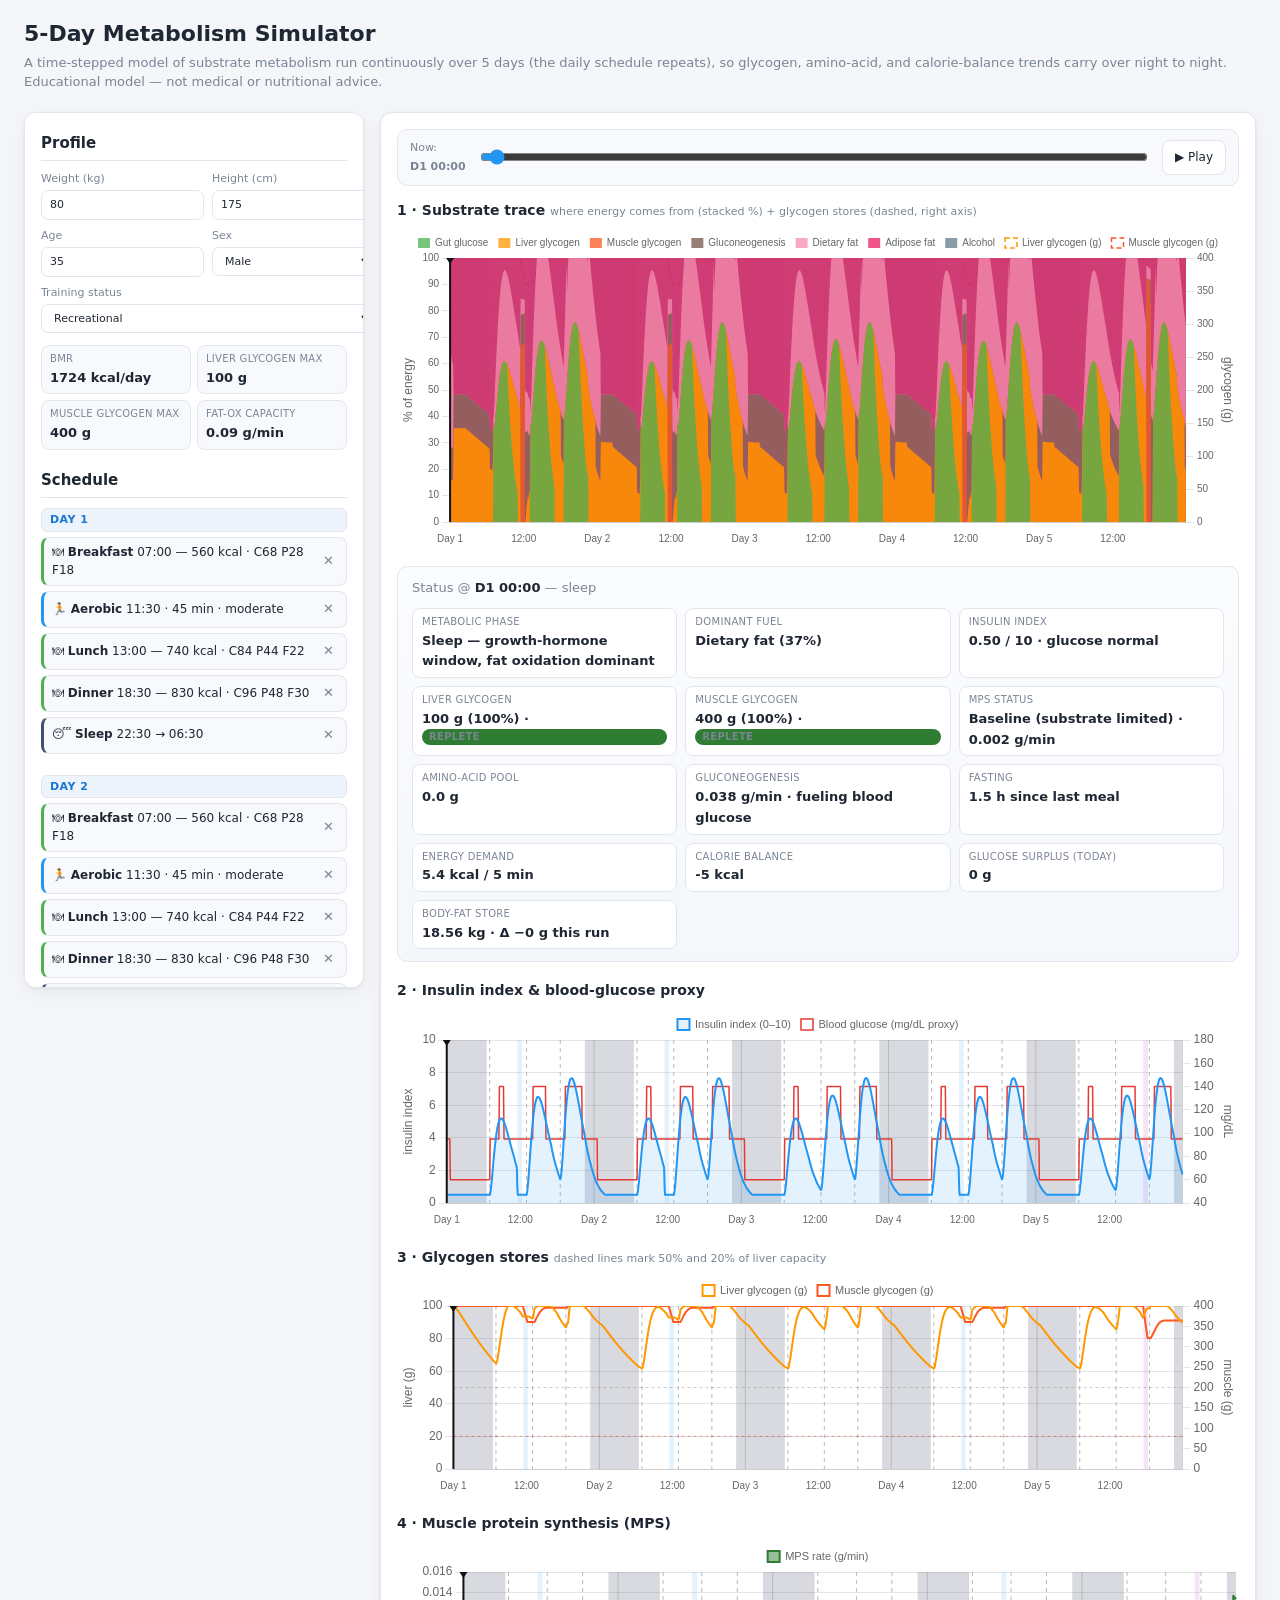
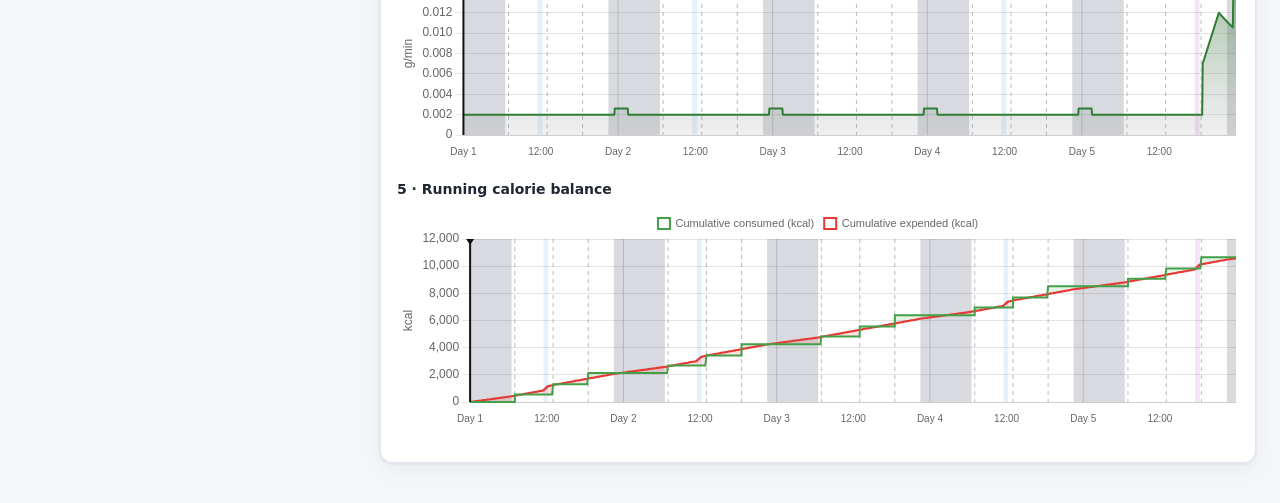
==== index.html @ 780dcef9 "Fix mobile tab bar drifting after export Part 1 -- no cleanup leak exists in the export path. naviga" ====
<!DOCTYPE html>
<!--
  Metabolic Simulator
  Copyright (C) 2026 Rick Theiner

  This program is free software: you can redistribute it and/or modify
  it under the terms of the GNU General Public License as published by
  the Free Software Foundation, either version 3 of the License, or
  (at your option) any later version.

  This program is distributed in the hope that it will be useful,
  but WITHOUT ANY WARRANTY; without even the implied warranty of
  MERCHANTABILITY or FITNESS FOR A PARTICULAR PURPOSE. See the
  GNU General Public License for more details.

  You should have received a copy of the GNU General Public License
  along with this program. If not, see <https://www.gnu.org/licenses/>.
-->
<html lang="en">
<head>
  <meta charset="UTF-8" />
  <!-- viewport-fit=cover is required for env(safe-area-inset-*) to return a
       non-zero value, which the fixed bottom tab bar depends on. -->
  <meta name="viewport" content="width=device-width, initial-scale=1.0, viewport-fit=cover" />
  <title>5-Day Metabolism Simulator</title>

  <!-- Installable web app. No service worker on purpose: offline support would
       pin anyone who installed it to a stale cached build while the model is
       still changing, so every open fetches the current version. -->
  <link rel="manifest" href="manifest.json" />
  <meta name="theme-color" content="#2196F3" />
  <!-- iOS ignores the manifest's icons and uses this one. -->
  <link rel="apple-touch-icon" href="apple-touch-icon.png" />
  <!-- iOS also needs its own standalone hint; the status-bar style is left at
       the default so content stays below the status bar rather than under it. -->
  <meta name="apple-mobile-web-app-capable" content="yes" />
  <meta name="mobile-web-app-capable" content="yes" />
  <meta name="apple-mobile-web-app-title" content="Metabolism" />

  <link rel="stylesheet" href="styles.css" />
</head>
<body>
  <!-- Everything above the tab bar scrolls inside here. On narrow screens the
       body is a 100dvh flex column, this is the flexible scrolling child, and
       the tab bar is a normal last child rather than position:fixed — so the
       bar's placement never depends on the viewport being reported correctly. -->
  <div id="appScroll">
  <header>
    <h1>5-Day Metabolism Simulator</h1>
    <p class="sub">A time-stepped model of substrate metabolism run continuously over 5&nbsp;days
      (the daily schedule repeats), so glycogen, amino-acid, and calorie-balance
      trends carry over night to night. Educational model — not medical or nutritional advice.</p>
  </header>

  <div class="layout">
    <!-- Global banners live outside every tab panel so they stay visible whichever
         tab is active — an export reminder inside an inactive tab is useless. -->
    <div id="continueBanner" class="continue-banner" style="display:none"></div>
    <div id="backupNote" class="backup-note" hidden></div>

    <!-- ============ LEFT: inputs ============ -->
    <aside class="panel inputs">
      <div id="tabEvents" class="tabpanel is-active" role="tabpanel" aria-labelledby="tabBtnEvents">
      <section>
        <h2>Profile</h2>
        <div class="grid2">
          <!-- text + inputmode="decimal" rather than type="number": the spinners are
               useless on touch and the scroll-wheel silently changes values. Ranges are
               clamped in readProfile() instead of by min/max. -->
          <label>Weight (kg)<input id="pWeight" type="text" inputmode="decimal" enterkeyhint="done" value="80" /></label>
          <label>Height (cm)<input id="pHeight" type="text" inputmode="decimal" enterkeyhint="done" value="175" /></label>
          <label>Age<input id="pAge" type="text" inputmode="decimal" enterkeyhint="done" value="35" /></label>
          <label>Sex
            <select id="pSex"><option value="male">Male</option><option value="female">Female</option></select>
          </label>
          <label class="span2">Training status
            <select id="pTraining">
              <option value="sedentary">Sedentary</option>
              <option value="recreational" selected>Recreational</option>
              <option value="trained">Trained</option>
              <option value="athlete">Athlete</option>
            </select>
          </label>
        </div>
        <div id="derived" class="derived"></div>
      </section>

      <section>
        <h2>Schedule</h2>
        <div id="eventList" class="event-list"></div>

        <details class="adder">
          <summary>+ Add event</summary>
          <div class="add-forms">
            <div class="add-block">
              <strong>Meal</strong>
              <div class="grid2">
                <label class="span2">Day
                  <select id="mDay" class="daysel"></select>
                </label>
                <label>Name<input id="mName" type="text" enterkeyhint="done" value="Snack" /></label>
                <label>Time<input id="mTime" type="time" value="15:30" /></label>
                <label>kcal<input id="mKcal" type="text" inputmode="decimal" enterkeyhint="done" value="300" /></label>
                <label>Carbs g<input id="mCarb" type="text" inputmode="decimal" enterkeyhint="done" value="35" /></label>
                <label>Protein g<input id="mProt" type="text" inputmode="decimal" enterkeyhint="done" value="15" /></label>
                <label>Fat g<input id="mFat" type="text" inputmode="decimal" enterkeyhint="done" value="10" /></label>
                <label>Alcohol g<input id="mAlc" type="text" inputmode="decimal" enterkeyhint="done" value="0" /></label>
              </div>
              <button data-add="meal">Add meal</button>
            </div>
            <div class="add-block">
              <strong>Aerobic</strong>
              <div class="grid2">
                <label class="span2">Day
                  <select id="aDay" class="daysel"></select>
                </label>
                <label>Start<input id="aStart" type="time" value="17:00" /></label>
                <label>Duration min<input id="aDur" type="text" inputmode="decimal" enterkeyhint="done" value="30" /></label>
                <label class="span2">Intensity
                  <select id="aInt"><option>light</option><option selected>moderate</option><option>vigorous</option></select>
                </label>
              </div>
              <button data-add="aerobic">Add aerobic</button>
            </div>
            <div class="add-block">
              <strong>Resistance</strong>
              <div class="grid2">
                <label class="span2">Day
                  <select id="rDay" class="daysel"></select>
                </label>
                <label>Start<input id="rStart" type="time" value="17:00" /></label>
                <label>Duration min<input id="rDur" type="text" inputmode="decimal" enterkeyhint="done" value="45" /></label>
                <label class="span2">Intensity
                  <select id="rInt"><option>light</option><option selected>moderate</option><option>hard</option></select>
                </label>
              </div>
              <button data-add="resistance">Add resistance</button>
            </div>
            <div class="add-block">
              <strong>Sleep</strong>
              <div class="grid2">
                <label class="span2">Day
                  <select id="sDay" class="daysel"></select>
                </label>
                <label>Start<input id="sStart" type="time" value="22:30" /></label>
                <label>End<input id="sEnd" type="time" value="06:30" /></label>
              </div>
              <button data-add="sleep">Add sleep</button>
            </div>
          </div>
        </details>

        <div class="csv-row">
          <label class="filebtn" title="Add events from a CSV file — existing events are kept">Import events CSV…
            <input id="csvImport" type="file" accept=".csv,text/csv,text/plain" hidden />
          </label>
          <span id="csvStatus" class="csv-status"></span>
        </div>

        <div class="btn-row">
          <button id="runBtn" class="primary">Run simulation</button>
          <button id="resetBtn">Reset to example</button>
        </div>
      </section>
      </div><!-- /#tabEvents -->

      <div id="tabFiles" class="tabpanel" role="tabpanel" aria-labelledby="tabBtnFiles">
      <section>
        <h2>Scenarios</h2>
        <p class="scen-hint">Save the current profile + schedule so you can return to it later.</p>
        <div class="scen-save">
          <input id="scenName" type="text" enterkeyhint="done" placeholder="Name this scenario…" />
          <button id="scenSave" class="primary">Save</button>
        </div>
        <div id="scenList" class="scenario-list"></div>
        <label class="scen-continue" title="Charts reset to a fresh 5 days; glycogen, amino acids, and body fat start where the saved run ended">
          <input type="checkbox" id="scenContinue" />
          <span><b>Continue</b> — start the next 5 days from the saved end-state
            (charts reset; glycogen &amp; body fat carry over)</span>
        </label>
        <div class="btn-row">
          <button id="scenExport" title="Save or share the current setup as a .json file">Export / share…</button>
          <label class="filebtn" title="Load a scenario from a .json file">Import file…
            <input id="scenImport" type="file" accept=".json,application/json,text/plain" hidden />
          </label>
        </div>
        <div class="btn-row scen-textrow">
          <button id="scenCopy" title="Copy the scenario as text — works even where saving and sharing are blocked">Copy as text</button>
          <button id="scenPasteOpen" title="Load a scenario from text you copied elsewhere">Paste text…</button>
        </div>
        <div id="scenTextWrap" class="scen-text" hidden>
          <p id="scenTextHint" class="scen-hint"></p>
          <textarea id="scenTextBox" rows="5" spellcheck="false" autocapitalize="off"
                    autocorrect="off" placeholder="Paste scenario text here…"></textarea>
          <div class="btn-row">
            <button id="scenTextLoad" class="primary">Load pasted text</button>
            <button id="scenTextClose">Close</button>
          </div>
        </div>
        <div id="scenFileStatus" class="scen-status" role="status" aria-live="polite"></div>
      </section>
      </div><!-- /#tabFiles -->
    </aside>

    <!-- ============ RIGHT: charts + status ============ -->
    <main class="panel results">
      <div id="tabOutput" class="tabpanel" role="tabpanel" aria-labelledby="tabBtnOutput">
      <div class="now-bar">
        <label>Now: <strong id="nowLabel">D1 00:00</strong></label>
        <input id="nowSlider" type="range" min="0" max="1439" value="0" />
        <button id="playBtn">▶ Play</button>
      </div>

      <div class="chart-card">
        <h3>1 · Substrate trace <span class="hint">where energy comes from (stacked %) + glycogen stores (dashed, right axis)</span></h3>
        <div class="chart-wrap tall"><canvas id="chartTrace"></canvas></div>
      </div>

      <div class="status-card" id="statusPanel"></div>

      <div class="chart-card">
        <h3>2 · Insulin index &amp; blood-glucose proxy</h3>
        <div class="chart-wrap"><canvas id="chartInsulin"></canvas></div>
      </div>
      <div class="chart-card">
        <h3>3 · Glycogen stores <span class="hint">dashed lines mark 50% and 20% of liver capacity</span></h3>
        <div class="chart-wrap"><canvas id="chartGlycogen"></canvas></div>
      </div>
      <div class="chart-card">
        <h3>4 · Muscle protein synthesis (MPS)</h3>
        <div class="chart-wrap"><canvas id="chartMps"></canvas></div>
      </div>
      <div class="chart-card">
        <h3>5 · Running calorie balance</h3>
        <div class="chart-wrap"><canvas id="chartBalance"></canvas></div>
      </div>
      </div><!-- /#tabOutput -->
    </main>
  </div>
  </div><!-- /#appScroll -->

  <!-- Bottom tab bar: narrow screens only. Above 980px it is display:none and the
       desktop two-column layout is untouched. -->
  <nav id="tabBar" class="tab-bar" role="tablist" aria-label="Sections">
    <button type="button" class="tab-btn" id="tabBtnEvents" role="tab" data-tab="tabEvents"
            aria-selected="true" aria-controls="tabEvents">
      <span class="tab-ico" aria-hidden="true">📝</span><span class="tab-lbl">Events</span>
    </button>
    <button type="button" class="tab-btn" id="tabBtnOutput" role="tab" data-tab="tabOutput"
            aria-selected="false" aria-controls="tabOutput">
      <span class="tab-ico" aria-hidden="true">📈</span><span class="tab-lbl">Output</span>
    </button>
    <button type="button" class="tab-btn" id="tabBtnFiles" role="tab" data-tab="tabFiles"
            aria-selected="false" aria-controls="tabFiles">
      <span class="tab-ico" aria-hidden="true">💾</span><span class="tab-lbl">Files</span>
    </button>
  </nav>

  <!-- Chart.js — vendored locally so the app works offline / from file://.
       (Spec suggested the jsDelivr CDN; swap this line back if you prefer it.) -->
  <script src="chart.umd.min.js"></script>
  <script src="simulation.js"></script>
  <script src="charts.js"></script>
  <script src="app.js"></script>
</body>
</html>
---- styles.css ----
/*
 * Metabolic Simulator
 * Copyright (C) 2026 Rick Theiner
 *
 * This program is free software: you can redistribute it and/or modify
 * it under the terms of the GNU General Public License as published by
 * the Free Software Foundation, either version 3 of the License, or
 * (at your option) any later version.
 *
 * This program is distributed in the hope that it will be useful,
 * but WITHOUT ANY WARRANTY; without even the implied warranty of
 * MERCHANTABILITY or FITNESS FOR A PARTICULAR PURPOSE. See the
 * GNU General Public License for more details.
 *
 * You should have received a copy of the GNU General Public License
 * along with this program. If not, see <https://www.gnu.org/licenses/>.
 */

:root {
  --bg: #f4f6f9;
  --panel: #ffffff;
  --border: #e2e6ec;
  --ink: #1f2733;
  --muted: #7a8594;
  --accent: #2196F3;
  --accent-d: #1976D2;
  --shadow: 0 1px 3px rgba(20,30,50,.08), 0 6px 20px rgba(20,30,50,.05);
}
* { box-sizing: border-box; }
body {
  margin: 0; background: var(--bg); color: var(--ink);
  font: 14px/1.45 system-ui, -apple-system, "Segoe UI", Roboto, sans-serif;
}
header { padding: 18px 24px 8px; }
header h1 { margin: 0; font-size: 22px; }
header .sub { margin: 4px 0 0; color: var(--muted); font-size: 13px; }

.layout { display: grid; grid-template-columns: 340px 1fr; gap: 16px; padding: 12px 24px 40px; align-items: start; }
@media (max-width: 980px) { .layout { grid-template-columns: 1fr; } }

.panel { background: var(--panel); border: 1px solid var(--border); border-radius: 12px; box-shadow: var(--shadow); }
.inputs { padding: 16px; position: sticky; top: 12px; max-height: calc(100vh - 24px); overflow-y: auto; }
.results { padding: 16px; }

h2 { font-size: 15px; margin: 4px 0 10px; border-bottom: 1px solid var(--border); padding-bottom: 6px; }
h3 { font-size: 14px; margin: 0 0 8px; }
h3 .hint { font-weight: 400; color: var(--muted); font-size: 11px; }
section { margin-bottom: 20px; }

label { display: flex; flex-direction: column; font-size: 11px; color: var(--muted); gap: 3px; }
input, select { font: inherit; padding: 6px 8px; border: 1px solid var(--border); border-radius: 7px; background: #fff; color: var(--ink); }
input:focus, select:focus { outline: 2px solid rgba(33,150,243,.35); border-color: var(--accent); }
.grid2 { display: grid; grid-template-columns: 1fr 1fr; gap: 8px; }
.span2 { grid-column: 1 / -1; }

.derived { margin-top: 12px; display: grid; grid-template-columns: 1fr 1fr; gap: 6px; }
.derived div { background: #f7f9fc; border: 1px solid var(--border); border-radius: 8px; padding: 6px 8px; }
.derived span { display: block; font-size: 10px; color: var(--muted); text-transform: uppercase; letter-spacing: .03em; }
.derived b { font-size: 13px; }

.event-list { display: flex; flex-direction: column; gap: 6px; margin-bottom: 10px; }
.event { display: flex; align-items: center; justify-content: space-between; gap: 8px;
  background: #f7f9fc; border: 1px solid var(--border); border-left: 3px solid var(--muted); border-radius: 8px; padding: 6px 8px; font-size: 12px; }
.event.meal { border-left-color: #4CAF50; }
.event.aerobic { border-left-color: #2196F3; }
.event.resistance { border-left-color: #9C27B0; }
.event.sleep { border-left-color: #3f5170; }
.event .del { background: none; border: none; color: var(--muted); cursor: pointer; font-size: 13px; padding: 2px 4px; }
.event .del:hover { color: #E53935; }

.adder { margin-bottom: 12px; }
.adder summary { cursor: pointer; font-weight: 600; color: var(--accent-d); padding: 4px 0; }
.add-forms { display: flex; flex-direction: column; gap: 12px; margin-top: 8px; }
.add-block { background: #f7f9fc; border: 1px solid var(--border); border-radius: 8px; padding: 10px; }
.add-block strong { display: block; margin-bottom: 6px; font-size: 12px; }

button { font: inherit; cursor: pointer; padding: 8px 12px; border: 1px solid var(--border);
  border-radius: 8px; background: #fff; color: var(--ink); font-size: 12px; }
button:hover { background: #f0f3f8; }
button.primary, .add-block button { background: var(--accent); color: #fff; border-color: var(--accent-d); margin-top: 8px; }
button.primary:hover, .add-block button:hover { background: var(--accent-d); }
.btn-row { display: flex; gap: 8px; }

.now-bar { display: flex; align-items: center; gap: 12px; margin-bottom: 14px; padding: 10px 12px;
  background: #f7f9fc; border: 1px solid var(--border); border-radius: 10px; position: sticky; top: 0; z-index: 5; }
.now-bar input[type=range] { flex: 1; accent-color: var(--accent); }
.now-bar strong { font-variant-numeric: tabular-nums; }

.chart-card { margin-bottom: 18px; }
.chart-wrap { position: relative; height: 220px; }
.chart-wrap.tall { height: 320px; }

.status-card { background: linear-gradient(180deg,#fbfcfe,#f4f7fb); border: 1px solid var(--border);
  border-radius: 10px; padding: 12px 14px; margin-bottom: 18px; }
.status-head { font-size: 13px; margin-bottom: 10px; color: var(--muted); }
.status-head b { color: var(--ink); }
.status-grid { display: grid; grid-template-columns: repeat(auto-fill, minmax(200px, 1fr)); gap: 8px; }
.scell { background: #fff; border: 1px solid var(--border); border-radius: 8px; padding: 6px 9px; }
.scell span { display: block; font-size: 10px; text-transform: uppercase; letter-spacing: .03em; color: var(--muted); }
.scell b { font-size: 13px; font-weight: 600; }

.badge { display: inline-block; padding: 1px 7px; border-radius: 10px; font-size: 10px; font-weight: 700; color: #fff; }
.badge.replete { background: #2E7D32; }
.badge.partial { background: #F9A825; color:#3b2f00; }
.badge.low { background: #EF6C00; }
.badge.depleted { background: #C62828; }

.flags { margin-top: 10px; display: flex; flex-direction: column; gap: 5px; }
.flag { font-size: 12px; background: #fff7e6; border: 1px solid #ffe0a3; color: #7a5b00; border-radius: 7px; padding: 5px 9px; }
.flag.warn { background: #fdecec; border-color: #f5c2c2; color: #a12a2a; }

.muted { color: var(--muted); }

/* ---- CSV import ---- */
.csv-row { display: flex; align-items: center; gap: 8px; margin-bottom: 10px; flex-wrap: wrap; }
.csv-status { font-size: 11px; color: var(--muted); flex: 1 1 100%; }

/* ---- continue / carry-over ---- */
.scen-continue { flex-direction: row; align-items: flex-start; gap: 7px; font-size: 11px;
  color: var(--ink); background: #f0f6ff; border: 1px solid #cfe0f5; border-radius: 8px;
  padding: 7px 9px; margin-bottom: 10px; cursor: pointer; line-height: 1.35; }
.scen-continue input { margin-top: 1px; flex-shrink: 0; }
.continue-banner { background: #eef6ee; border: 1px solid #bcd9bc; color: #2c5e2c;
  border-radius: 8px; padding: 8px 12px; margin-bottom: 14px; font-size: 12px; }

/* ---- scenarios ---- */
.scen-hint { font-size: 11px; color: var(--muted); margin: 0 0 8px; }
.scen-save { display: flex; gap: 6px; margin-bottom: 8px; }
.scen-save input { flex: 1; }
.scenario-list { display: flex; flex-direction: column; gap: 5px; margin-bottom: 10px; }
.scenario { display: flex; align-items: center; justify-content: space-between; gap: 8px;
  background: #f7f9fc; border: 1px solid var(--border); border-left: 3px solid var(--accent);
  border-radius: 8px; padding: 6px 8px; font-size: 12px; }
.scen-name { font-weight: 600; overflow: hidden; text-overflow: ellipsis; white-space: nowrap; }
.scen-actions { display: flex; align-items: center; gap: 4px; flex-shrink: 0; }
.scen-actions button { padding: 3px 8px; font-size: 11px; }
.scen-actions .del { background: none; border: none; color: var(--muted); padding: 2px 4px; }
.scen-actions .del:hover { color: #E53935; }
.scen-empty { font-size: 12px; padding: 2px 0; }
.filebtn { display: inline-flex; align-items: center; cursor: pointer; font: inherit; font-size: 12px;
  padding: 8px 12px; border: 1px solid var(--border); border-radius: 8px; background: #fff; color: var(--ink); }
.filebtn:hover { background: #f0f3f8; }
.scen-textrow { margin-top: 6px; }
.scen-status { font-size: 11px; color: var(--muted); margin-top: 6px; }
.scen-status:empty { display: none; }
.scen-text { margin-top: 8px; background: #f7f9fc; border: 1px solid var(--border);
  border-radius: 8px; padding: 9px; }
.scen-text .scen-hint { margin-bottom: 6px; }
.scen-text textarea { width: 100%; resize: vertical; font: 12px/1.4 ui-monospace, SFMono-Regular, Menlo, Consolas, monospace;
  padding: 6px 8px; border: 1px solid var(--border); border-radius: 7px; background: #fff; color: var(--ink); }
/* 16px keeps iOS Safari from zooming in on focus and never zooming back out. */
@media (max-width: 600px) { .scen-text textarea { font-size: 16px; } }

/* ---- stale-storage nudge ---- */
.backup-note { display: flex; align-items: flex-start; gap: 8px; font-size: 11px;
  background: #fff7e6; border: 1px solid #ffe0a3; color: #7a5b00;
  border-radius: 8px; padding: 7px 9px; margin-bottom: 10px; line-height: 1.35; }
.backup-note button { flex-shrink: 0; padding: 3px 8px; font-size: 11px; }
/* The display:flex above beats the UA rule for [hidden], so without this the
   empty note still renders as a thin amber strip. */
.backup-note[hidden] { display: none; }

/* =========================================================================
   Bottom tab navigation — narrow screens only
   ========================================================================= */

/* Banners are direct children of .layout so they sit outside every tab panel.
   Spanning all columns keeps desktop auto-placement intact: they take row 1 and
   the sidebar/results panels fall into row 2 as before. */
#continueBanner, #backupNote { grid-column: 1 / -1; }

/* Above the breakpoint there is no tab bar and every panel is always shown. */
.tab-bar { display: none; }

@media (max-width: 980px) {
  /* App shell. The bar used to be position:fixed, which anchors it to the
     viewport — and iOS can report a stale viewport after presenting a native
     sheet such as the share sheet, which floated the bar to mid-screen while
     scrolling. In normal flow as the last child of a flex column it cannot
     drift, whatever the viewport claims.
     dvh, not vh: dvh tracks the visual viewport when a sheet or the keyboard
     shifts it. The vh line above is the fallback for browsers without dvh. */
  body {
    height: 100vh;
    height: 100dvh;
    display: flex; flex-direction: column;
    overflow: hidden;          /* scrolling belongs to #appScroll */
    padding-bottom: 0;         /* the bar takes real space now, so no spacer */
  }
  #appScroll {
    flex: 1 1 auto;
    min-height: 0;             /* without this a flex child refuses to shrink */
    overflow-y: auto;
    -webkit-overflow-scrolling: touch;
  }
  .tab-bar {
    display: flex; flex: 0 0 auto; position: static;
    background: var(--panel); border-top: 1px solid var(--border);
    box-shadow: 0 -2px 10px rgba(20,30,50,.07);
    /* Needs viewport-fit=cover in the viewport meta or this resolves to 0. */
    padding-bottom: env(safe-area-inset-bottom);
  }
  /* The number pad would otherwise leave a fixed bar floating over the inputs. */
  .tab-bar.kb-hidden { display: none; }

  .tab-btn {
    flex: 1; min-height: 52px; padding: 7px 4px; background: none;
    border: none; border-top: 3px solid transparent; border-radius: 0;
    display: flex; flex-direction: column; align-items: center; justify-content: center;
    gap: 2px; color: var(--muted); font-size: 16px;
  }
  .tab-btn .tab-ico { font-size: 19px; line-height: 1; }
  .tab-btn .tab-lbl { font-size: 12px; }
  /* Active state carries weight and a top indicator, not colour alone. */
  .tab-btn[aria-selected="true"] {
    color: var(--accent-d); background: #eef4fb; border-top-color: var(--accent);
  }
  .tab-btn[aria-selected="true"] .tab-lbl { font-weight: 700; }

  .tabpanel { display: none; }
  .tabpanel.is-active { display: block; }

  /* The wrappers stop being cards and the active panel becomes one, so a wrapper
     holding no active panel adds nothing (not even a grid gap). */
  .inputs, .results { background: none; border: none; box-shadow: none; padding: 0; }
  .inputs:not(.has-active), .results:not(.has-active) { display: none; }
  .tabpanel.is-active {
    background: var(--panel); border: 1px solid var(--border);
    border-radius: 12px; box-shadow: var(--shadow); padding: 16px;
  }
}

/* =========================================================================
   Touch and small-screen data entry
   ========================================================================= */

/* Once the layout collapses to one column the sidebar has to scroll with the
   page. Left sticky with a capped height it became its own scroll box and the
   results panel drew straight over it. */
@media (max-width: 980px) {
  .inputs { position: static; max-height: none; overflow-y: visible; }
  .layout { padding: 12px 12px 32px; }
  header { padding: 14px 12px 6px; }
}

@media (max-width: 600px) {
  /* Paired numeric fields get too narrow to read or tap side by side. */
  .grid2 { grid-template-columns: 1fr; }
  .btn-row, .scen-save, .now-bar { flex-wrap: wrap; }
  .scen-save input { flex: 1 1 100%; }
  .now-bar input[type=range] { flex: 1 1 100%; order: 3; }
  /* Repeated here as well as under (pointer: coarse) so the iOS zoom-on-focus
     trap is closed even if a browser misreports its pointer type. */
  input, select, textarea { font-size: 16px; }
}

/* Touch devices at any width — an iPad in landscape is wider than the
   breakpoints above but still needs both of these.
   16px: iOS Safari zooms in on any focused field below it and never zooms back
   out. 44px: the smallest reliably tappable target. */
@media (pointer: coarse) {
  input, select, textarea { font-size: 16px; min-height: 44px; }
  input[type=checkbox] { min-height: 0; width: 22px; height: 22px; }
  input[type=range] { min-height: 44px; }
  button, .filebtn { min-height: 44px; padding: 11px 14px; font-size: 15px; }
  .scen-actions button { padding: 11px 12px; font-size: 14px; }
  /* Delete buttons are the usual too-small target; they are always visible
     here (never hover-revealed), just tiny. */
  .event .del, .scen-actions .del { min-width: 44px; font-size: 18px; }
  .adder summary { min-height: 44px; display: flex; align-items: center; font-size: 15px; }
  label { font-size: 12px; }
  .event { padding: 9px 10px; font-size: 13px; }
}

/* ---- per-day schedule grouping ---- */
.day-group { margin-bottom: 10px; }
.day-head { font-size: 11px; font-weight: 700; text-transform: uppercase; letter-spacing: .04em;
  color: var(--accent-d); background: #eef4fb; border: 1px solid var(--border);
  border-radius: 6px; padding: 3px 8px; margin-bottom: 5px; }
.day-group .event { margin-bottom: 5px; }
.event-empty { font-size: 11px; font-style: italic; padding: 2px 8px 6px; }
.daysel { font-weight: 600; }
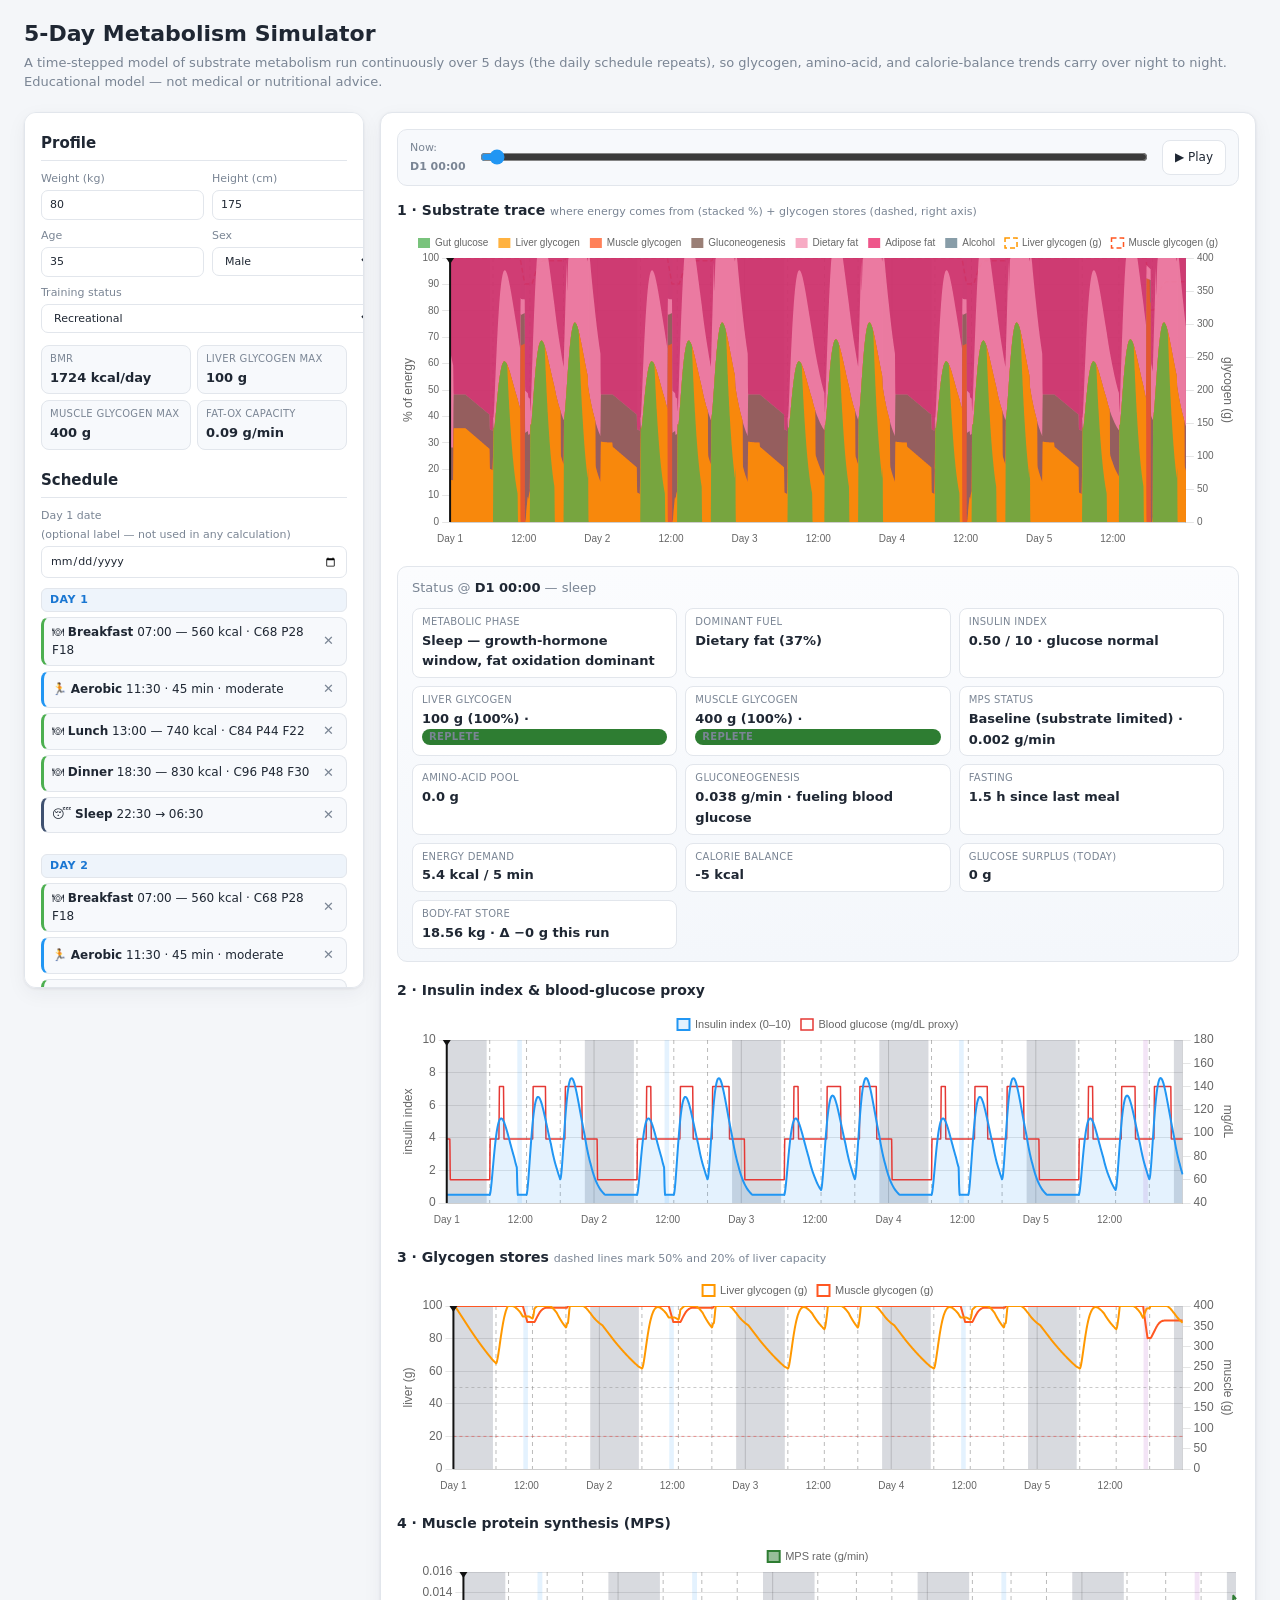
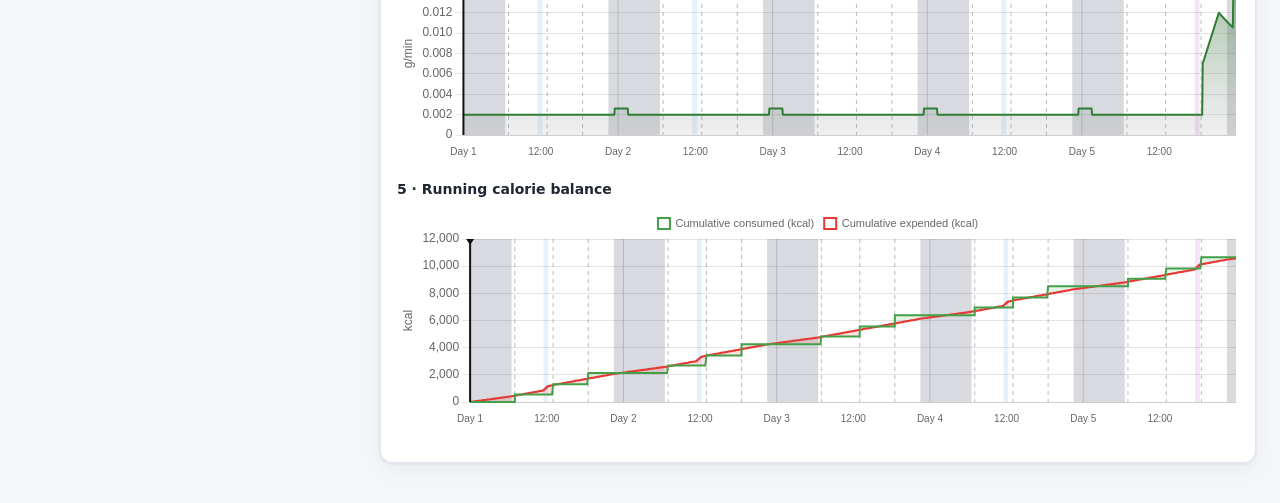
==== commit e47f39c9: "Scenario format v2: name the state fields honestly, add a Day 1 date label Two changes to the scenar" ====
--- a/index.html
+++ b/index.html
@@ -87,6 +87,11 @@
 
       <section>
         <h2>Schedule</h2>
+        <!-- Purely a label so scenarios can be told apart. Nothing in the model
+             reads it: every calculation is keyed off the Day number alone. -->
+        <label class="startdate">Day 1 date <span class="opt">(optional label — not used in any calculation)</span>
+          <input id="startDate" type="date" />
+        </label>
         <div id="eventList" class="event-list"></div>
 
         <details class="adder">
@@ -154,6 +159,7 @@
           <label class="filebtn" title="Add events from a CSV file — existing events are kept">Import events CSV…
             <input id="csvImport" type="file" accept=".csv,text/csv,text/plain" hidden />
           </label>
+          <button id="csvExport" title="Save the current events as a spreadsheet you can edit and re-import">Export events CSV…</button>
           <span id="csvStatus" class="csv-status"></span>
         </div>
 
@@ -233,6 +239,13 @@
       <div class="chart-card">
         <h3>5 · Running calorie balance</h3>
         <div class="chart-wrap"><canvas id="chartBalance"></canvas></div>
+      </div>
+      <div class="chart-card" id="bacCard" style="display:none">
+        <h3>6 · Blood alcohol (BAC) <span class="hint">estimated — dashed lines mark reference thresholds; tinted band is above the US 0.08 limit</span></h3>
+        <div class="chart-wrap"><canvas id="chartBac"></canvas></div>
+        <p class="bac-disclaimer">Estimates from average metabolism rates. Individual BAC varies by
+          roughly ±15–20%, and this model does not know your tolerance, medications, or health.
+          <b>When in doubt, do not drive.</b></p>
       </div>
       </div><!-- /#tabOutput -->
     </main>
--- a/styles.css
+++ b/styles.css
@@ -114,6 +114,17 @@
 /* ---- CSV import ---- */
 .csv-row { display: flex; align-items: center; gap: 8px; margin-bottom: 10px; flex-wrap: wrap; }
 .csv-status { font-size: 11px; color: var(--muted); flex: 1 1 100%; }
+
+/* ---- Day 1 date label ---- */
+.startdate { margin-bottom: 10px; }
+.startdate .opt { font-weight: 400; text-transform: none; letter-spacing: 0; }
+.day-head .day-date { font-weight: 400; text-transform: none; letter-spacing: 0; color: var(--muted); }
+
+/* ---- BAC ---- */
+.bac-disclaimer { font-size: 11px; line-height: 1.4; color: #7a5b00; background: #fff7e6;
+  border: 1px solid #ffe0a3; border-radius: 7px; padding: 6px 9px; margin: 8px 0 0; }
+.bac-note { font-size: 11px; color: var(--muted); margin: 6px 0 0; }
+.scell.bac-over b { color: #C62828; }
 
 /* ---- continue / carry-over ---- */
 .scen-continue { flex-direction: row; align-items: flex-start; gap: 7px; font-size: 11px;
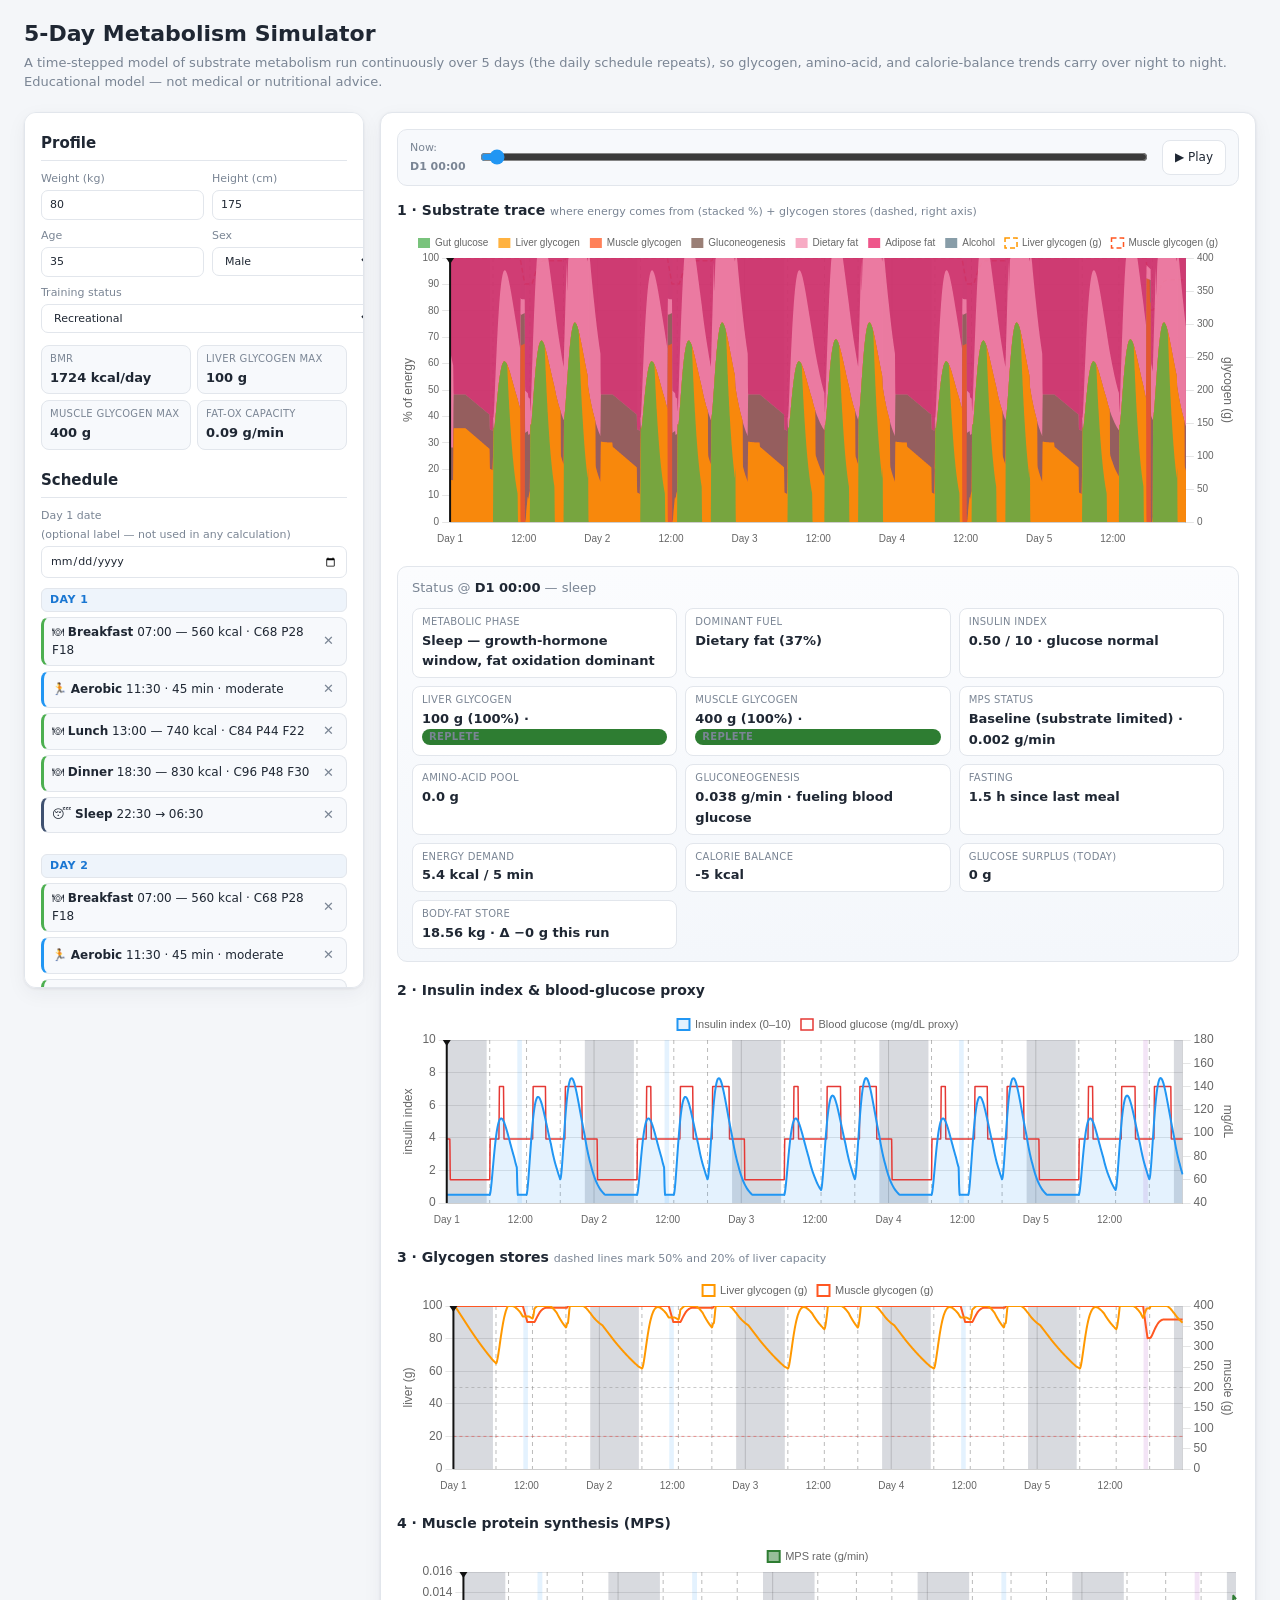
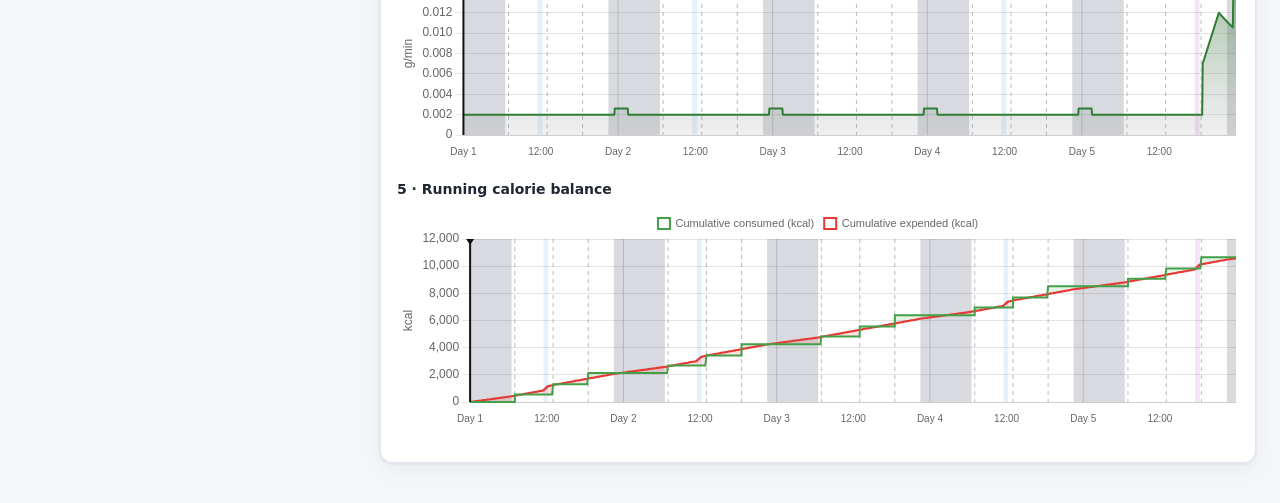
==== commit e55c4dc8: "Cronometer CSV import with review-before-import screen Adds importers.js: a three-layer adapter — CS" ====
--- a/index.html
+++ b/index.html
@@ -163,6 +163,16 @@
           <span id="csvStatus" class="csv-status"></span>
         </div>
 
+        <!-- Food-log import. Separate from the events CSV above on purpose:
+             that one reads THIS app's own layout, this one reads a foreign
+             export and always stops at a review screen first. -->
+        <div class="csv-row">
+          <label class="filebtn foodlog" title="Import a Cronometer export — Profile ▸ Account ▸ Export Data ▸ Export Servings (or Export Exercises). You get a review screen before anything is added.">Import food log…
+            <input id="foodLogImport" type="file" accept=".csv,text/csv,text/plain" hidden />
+          </label>
+          <span id="foodLogStatus" class="csv-status" role="status" aria-live="polite"></span>
+        </div>
+
         <div class="btn-row">
           <button id="runBtn" class="primary">Run simulation</button>
           <button id="resetBtn">Reset to example</button>
@@ -179,11 +189,21 @@
           <button id="scenSave" class="primary">Save</button>
         </div>
         <div id="scenList" class="scenario-list"></div>
-        <label class="scen-continue" title="Charts reset to a fresh 5 days; glycogen, amino acids, and body fat start where the saved run ended">
+        <label class="scen-continue" title="Applies when you Load or Import a WHOLE scenario: that file's schedule replaces yours, and its saved ending becomes its starting point">
           <input type="checkbox" id="scenContinue" />
-          <span><b>Continue</b> — start the next 5 days from the saved end-state
-            (charts reset; glycogen &amp; body fat carry over)</span>
+          <span><b>Continue</b> — when loading a <i>whole</i> scenario, start it from
+            that file's own saved ending (its schedule replaces the current one)</span>
         </label>
+
+        <!-- Takes ONLY the ending state out of a file. The current schedule,
+             profile and Day 1 date are left exactly as they are — which is what
+             you want when this week is already built and you just need last
+             week's finish as its starting point. -->
+        <label class="filebtn startstate" title="Read only the ending body state from another scenario and use it as this scenario's starting point. Your schedule, profile and date are untouched.">
+          Set start state from file…
+          <input id="startStateImport" type="file" accept=".json,application/json,text/plain" hidden />
+        </label>
+        <p id="startStateStatus" class="scen-hint"></p>
         <div class="btn-row">
           <button id="scenExport" title="Save or share the current setup as a .json file">Export / share…</button>
           <label class="filebtn" title="Load a scenario from a .json file">Import file…
@@ -269,10 +289,67 @@
     </button>
   </nav>
 
+  <!-- ============ Review-before-import screen ============
+       Lives outside #appScroll so it covers the whole app on every screen
+       size. Nothing here touches the schedule until Confirm is pressed. -->
+  <div id="importOverlay" class="import-overlay" hidden>
+    <div class="import-modal" role="dialog" aria-modal="true" aria-labelledby="importTitle">
+      <header class="import-head">
+        <h2 id="importTitle">Review import</h2>
+        <button type="button" id="importClose" class="import-x" title="Cancel — nothing is added" aria-label="Cancel import">✕</button>
+      </header>
+
+      <div class="import-body">
+        <div id="importSummary" class="import-summary"></div>
+
+        <details class="import-opts" id="importOptsWrap">
+          <summary>Import options</summary>
+          <div class="import-opts-body">
+            <label class="imp-check">
+              <input type="checkbox" id="impMerge" />
+              <span>Merge each meal group into one event
+                <span class="opt">(off = one event per logged food, matching how the log was kept)</span></span>
+            </label>
+
+            <div id="impTimesWrap">
+              <p class="imp-opt-hint">Times used when the export has no clock time:</p>
+              <div class="imp-times">
+                <label>Breakfast<input type="time" id="impTBreakfast" value="07:30" /></label>
+                <label>Lunch<input type="time" id="impTLunch" value="12:30" /></label>
+                <label>Dinner<input type="time" id="impTDinner" value="18:30" /></label>
+                <label>Snack<input type="time" id="impTSnack" value="15:00" /></label>
+                <label>2nd snack<input type="time" id="impTSnack2" value="21:00" /></label>
+                <label>Ungrouped<input type="time" id="impTUnknown" value="12:00" /></label>
+              </div>
+            </div>
+
+            <div id="impExStartWrap" hidden>
+              <p class="imp-opt-hint">Cronometer's exercise export has no start time:</p>
+              <label class="imp-exstart">Session start<input type="time" id="impExStart" value="17:00" /></label>
+            </div>
+          </div>
+        </details>
+
+        <div id="importExercise" class="import-exercise" hidden></div>
+        <div id="importIssues" class="import-issues"></div>
+        <div id="importTimeline" class="import-timeline"></div>
+      </div>
+
+      <footer class="import-foot">
+        <div id="importClash" class="import-clash" hidden></div>
+        <div class="import-actions">
+          <button type="button" id="importCancel">Cancel</button>
+          <button type="button" id="importConfirm" class="primary">Confirm import</button>
+        </div>
+      </footer>
+    </div>
+  </div>
+
   <!-- Chart.js — vendored locally so the app works offline / from file://.
        (Spec suggested the jsDelivr CDN; swap this line back if you prefer it.) -->
   <script src="chart.umd.min.js"></script>
   <script src="simulation.js"></script>
+  <script src="importers.js"></script>
   <script src="charts.js"></script>
   <script src="app.js"></script>
 </body>
--- a/styles.css
+++ b/styles.css
@@ -114,6 +114,12 @@
 /* ---- CSV import ---- */
 .csv-row { display: flex; align-items: center; gap: 8px; margin-bottom: 10px; flex-wrap: wrap; }
 .csv-status { font-size: 11px; color: var(--muted); flex: 1 1 100%; }
+
+/* ---- set-start-state control + carry-over banner ---- */
+.filebtn.startstate { width: 100%; justify-content: center; margin-bottom: 6px; }
+.continue-banner { display: flex; align-items: center; gap: 10px; flex-wrap: wrap;
+  justify-content: space-between; }
+.continue-banner button.mini { flex-shrink: 0; }
 
 /* ---- Day 1 date label ---- */
 .startdate { margin-bottom: 10px; }
@@ -291,3 +297,125 @@
 .day-group .event { margin-bottom: 5px; }
 .event-empty { font-size: 11px; font-style: italic; padding: 2px 8px 6px; }
 .daysel { font-weight: 600; }
+
+/* ---- food-log import: review-before-import screen ---------------------- */
+/* The button that opens it sits with the CSV row but reads a FOREIGN file,
+   so it is tinted differently from this app's own import/export pair. */
+.filebtn.foodlog { border-color: var(--accent); color: var(--accent-d); font-weight: 600; }
+
+.import-overlay { position: fixed; inset: 0; z-index: 60; background: rgba(20,30,50,.45);
+  display: flex; align-items: center; justify-content: center; padding: 16px; }
+.import-overlay[hidden] { display: none; }
+/* Locking the page behind the modal stops iOS scrolling the app instead of
+   the dialog when a drag starts on the backdrop. */
+body.import-open { overflow: hidden; }
+
+.import-modal { background: var(--panel); border-radius: 14px; box-shadow: var(--shadow);
+  width: min(920px, 100%); max-height: min(90vh, 100%); display: flex; flex-direction: column;
+  overflow: hidden; }
+.import-head { display: flex; align-items: center; justify-content: space-between; gap: 10px;
+  padding: 12px 16px; border-bottom: 1px solid var(--border); }
+.import-head h2 { margin: 0; border: 0; padding: 0; font-size: 16px; }
+.import-x { background: none; border: 0; font-size: 18px; line-height: 1; color: var(--muted);
+  padding: 4px 8px; cursor: pointer; }
+.import-x:hover { color: var(--ink); }
+/* The only scrolling region: the header and the confirm bar stay put, so the
+   action you are being asked to take is never scrolled out of reach. */
+.import-body { overflow-y: auto; -webkit-overflow-scrolling: touch; padding: 12px 16px; flex: 1; }
+.import-foot { border-top: 1px solid var(--border); padding: 10px 16px;
+  display: flex; flex-direction: column; gap: 8px; background: #fbfcfe; }
+.import-actions { display: flex; gap: 8px; justify-content: flex-end; }
+.import-foot button:disabled { opacity: .5; cursor: not-allowed; }
+
+.import-summary { font-size: 13px; margin-bottom: 10px; }
+.imp-sum-line { margin: 2px 0; }
+.imp-dayone { color: var(--ink); }
+.imp-setdate { margin-top: 6px; }
+.import-summary .opt, .imp-opt-hint .opt { color: var(--muted); font-weight: 400; font-size: 11px; }
+
+.import-opts { border: 1px solid var(--border); border-radius: 10px; padding: 6px 10px;
+  margin-bottom: 10px; background: #fbfcfe; }
+.import-opts > summary { cursor: pointer; font-size: 12px; font-weight: 600; color: var(--accent-d); }
+.import-opts-body { padding-top: 8px; display: flex; flex-direction: column; gap: 10px; }
+.imp-opt-hint { margin: 0; font-size: 11px; color: var(--muted); }
+.imp-times { display: grid; grid-template-columns: repeat(auto-fit, minmax(104px, 1fr)); gap: 8px; }
+.imp-exstart { max-width: 160px; }
+.imp-check { display: flex; flex-direction: row; align-items: flex-start; gap: 8px;
+  font-size: 12px; color: var(--ink); }
+.imp-check input { margin-top: 2px; flex: none; }
+
+.import-exercise { border: 1px solid var(--border); border-radius: 10px; padding: 10px;
+  margin-bottom: 10px; background: #fffdf5; }
+.import-exercise h3 { margin: 0 0 4px; font-size: 13px; }
+.imp-exrow { display: flex; align-items: center; gap: 8px; margin-top: 6px; flex-wrap: wrap; }
+.imp-exname { flex: 1 1 160px; font-size: 13px; font-weight: 600; }
+
+.import-issues { display: flex; flex-direction: column; gap: 5px; margin-bottom: 10px; }
+.imp-issue { font-size: 12px; border-radius: 8px; padding: 6px 9px; }
+.imp-issue.warn { background: #fff6e5; border: 1px solid #f0dcb4; color: #7a5a12; }
+.imp-issue.info { background: #eef4fb; border: 1px solid #cfe0f2; color: var(--accent-d); }
+.imp-skipped { font-size: 12px; background: #f7f9fc; border: 1px solid var(--border);
+  border-radius: 8px; padding: 6px 9px; }
+.imp-skipped summary { cursor: pointer; color: var(--muted); }
+.imp-skipped ul { margin: 6px 0 0; padding-left: 18px; }
+.imp-skipped li { margin: 2px 0; }
+
+.imp-day { margin-bottom: 12px; }
+.imp-day-head { display: flex; justify-content: space-between; align-items: baseline; gap: 8px;
+  font-size: 11px; font-weight: 700; text-transform: uppercase; letter-spacing: .04em;
+  color: var(--accent-d); background: #eef4fb; border: 1px solid var(--border);
+  border-radius: 6px; padding: 4px 8px; margin-bottom: 5px; }
+.imp-tot { font-weight: 600; text-transform: none; letter-spacing: 0; color: var(--muted);
+  font-variant-numeric: tabular-nums; }
+/* One shared grid for the column captions and every row beneath them, so the
+   headings stay aligned with their fields as the modal is resized. */
+.imp-cols, .imp-row { display: grid; gap: 5px; align-items: center;
+  grid-template-columns: 92px minmax(90px, 1fr) 62px 52px 52px 52px 56px 30px; }
+.imp-cols { font-size: 9px; text-transform: uppercase; letter-spacing: .04em;
+  color: var(--muted); padding: 0 2px 3px; }
+.imp-row { padding: 4px 2px; border-bottom: 1px solid #f2f4f8; }
+.imp-row input, .imp-row select { padding: 5px 6px; font-size: 12px; min-width: 0; }
+.imp-n { text-align: right; font-variant-numeric: tabular-nums; }
+.imp-exlabel { font-size: 12px; font-weight: 600; }
+.imp-pad { display: block; }
+.imp-row .del { grid-column: 8; background: none; border: 0; color: var(--muted);
+  font-size: 13px; padding: 2px; cursor: pointer; }
+.imp-row .del:hover { color: #C62828; }
+/* Sub-line and flags span the full row width beneath their fields. */
+.imp-sub, .imp-flag { grid-column: 1 / -1; font-size: 11px; }
+.imp-sub { color: var(--muted); padding-left: 2px; }
+.imp-flag { color: #7a5a12; background: #fff6e5; border: 1px solid #f0dcb4;
+  border-radius: 6px; padding: 3px 6px; margin-top: 2px; }
+.imp-flag.info { color: var(--accent-d); background: #eef4fb; border-color: #cfe0f2; }
+.imp-empty { font-size: 13px; color: var(--muted); font-style: italic; padding: 12px 2px; }
+
+.import-clash { font-size: 12px; background: #fff6e5; border: 1px solid #f0dcb4;
+  border-radius: 8px; padding: 8px 10px; color: #7a5a12; }
+.import-clash[hidden] { display: none; }
+
+.imp-reject p { margin: 0 0 8px; font-size: 13px; }
+.imp-reject-detail { white-space: pre-wrap; word-break: break-word; font-size: 11px;
+  background: #f7f9fc; border: 1px solid var(--border); border-radius: 8px;
+  padding: 8px 10px; margin: 0 0 8px; color: var(--muted); }
+
+/* Narrow screens: the 8-column grid stops fitting, so the row switches to
+   flex and wraps — time + name + delete on the first line, the macro boxes
+   flowing onto the next. `order` keeps that arrangement regardless of the
+   source order, which differs between meal rows and exercise rows. */
+@media (max-width: 620px) {
+  .import-overlay { padding: 0; }
+  .import-modal { max-height: 100%; height: 100%; width: 100%; border-radius: 0; }
+  .imp-cols { display: none; }
+  .imp-row { display: flex; flex-wrap: wrap; gap: 5px; align-items: center; }
+  .imp-row .imp-time { flex: 0 0 92px; order: 1; }
+  .imp-row .imp-name { flex: 1 1 120px; order: 2; }
+  .imp-row .del { flex: 0 0 30px; order: 3; }
+  /* A zero-height full-width item forces a wrap here, so the numeric strip
+     always starts its own line instead of the first box opportunistically
+     sharing line 1 whenever a given screen width happens to leave room. */
+  .imp-row::after { content: ''; flex: 0 0 100%; height: 0; order: 4; }
+  .imp-row .imp-n, .imp-row .imp-int { flex: 1 1 54px; order: 5; text-align: right; }
+  .imp-row .imp-int { text-align: left; }
+  .imp-sub, .imp-flag { flex: 1 1 100%; order: 6; }
+  .imp-pad { display: none; }
+}
